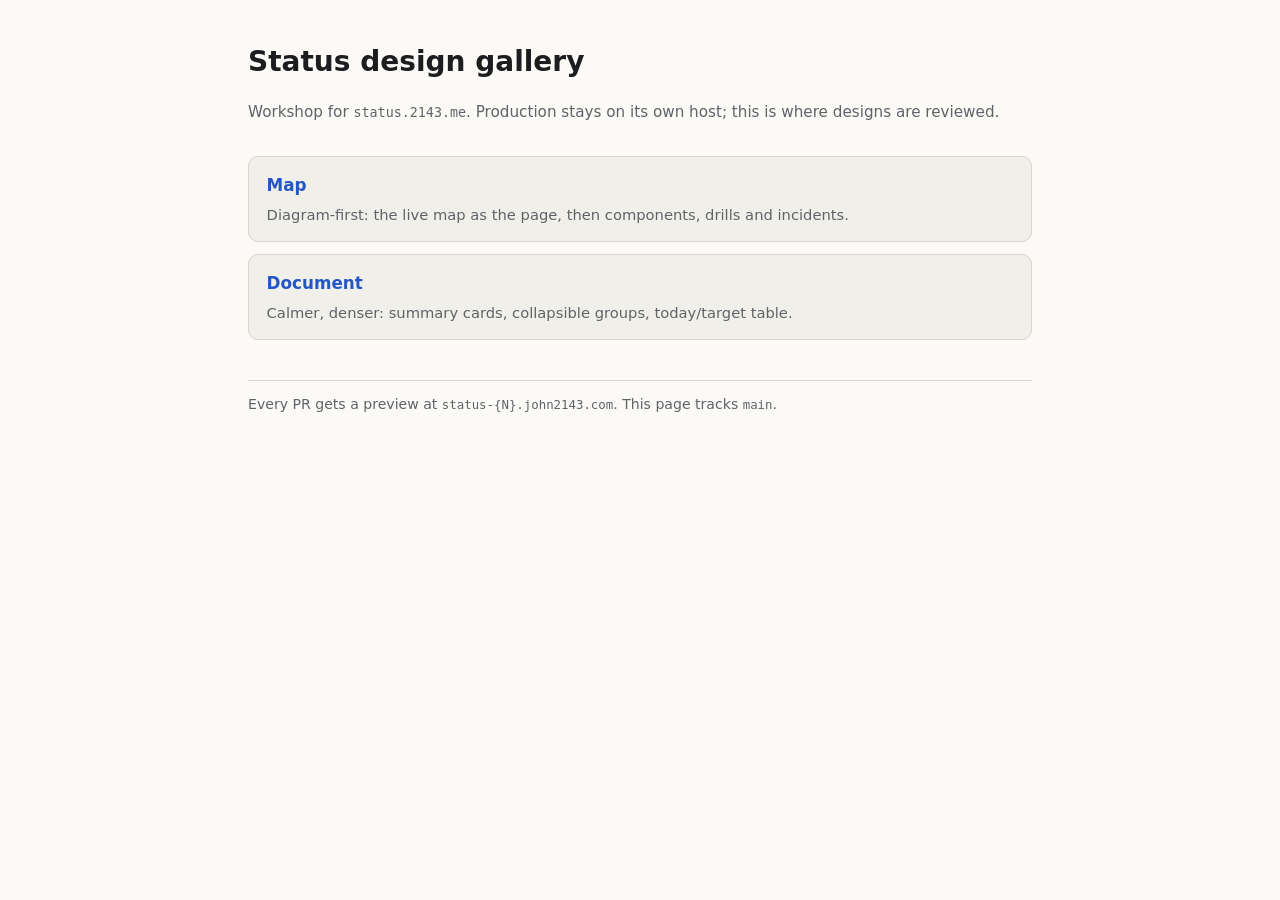
==== designs/index.html @ 0a4e9085 "feat(status-design): static status page chart with per-PR previews Every designs/*.html becomes a fl" ====
<!doctype html>
<html lang="en">
<head>
<meta charset="utf-8">
<meta name="viewport" content="width=device-width, initial-scale=1">
<title>2143 Labs — status design gallery</title>
<style>
:root{--bg:#fbfaf7;--fg:#1d1d1f;--muted:#5f6368;--line:#d9d6cf;--panel:#f1efe9;--accent:#2457c5;--ok:#1f7a4d}
@media (prefers-color-scheme:dark){:root{--bg:#141517;--fg:#e6e6e3;--muted:#a3a3a0;--line:#34363b;--panel:#1c1e22;--accent:#7aa2ff;--ok:#5cc28e}}
*{box-sizing:border-box}
body{margin:0;background:var(--bg);color:var(--fg);font:16px/1.6 system-ui,-apple-system,"Segoe UI",Roboto,sans-serif}
main{max-width:52rem;margin:0 auto;padding:2.5rem 1.5rem 4rem}
h1{font-size:1.75rem;margin:0 0 .3rem}
.meta{color:var(--muted);font-size:.95rem;margin-bottom:2rem}
a{color:var(--accent)}
ul{list-style:none;padding:0;display:grid;gap:.8rem}
li{border:1px solid var(--line);border-radius:10px;padding:.9rem 1.1rem;background:var(--panel)}
li a{font-weight:600;font-size:1.05rem;text-decoration:none}
li p{margin:.25rem 0 0;font-size:.92rem;color:var(--muted)}
code{font-family:ui-monospace,Menlo,Consolas,monospace;font-size:.88em}
footer{margin-top:2.5rem;border-top:1px solid var(--line);padding-top:.8rem;color:var(--muted);font-size:.88rem}
</style>
</head>
<body>
<main>
  <h1>Status design gallery</h1>
  <p class="meta">Workshop for <code>status.2143.me</code>. Production stays on its own host; this is where designs are reviewed.</p>
  <ul>
    <li><a href="map.html">Map</a><p>Diagram-first: the live map as the page, then components, drills and incidents.</p></li>
    <li><a href="doc.html">Document</a><p>Calmer, denser: summary cards, collapsible groups, today/target table.</p></li>
  </ul>
  <footer>Every PR gets a preview at <code>status-{N}.john2143.com</code>. This page tracks <code>main</code>.</footer>
</main>
</body>
</html>
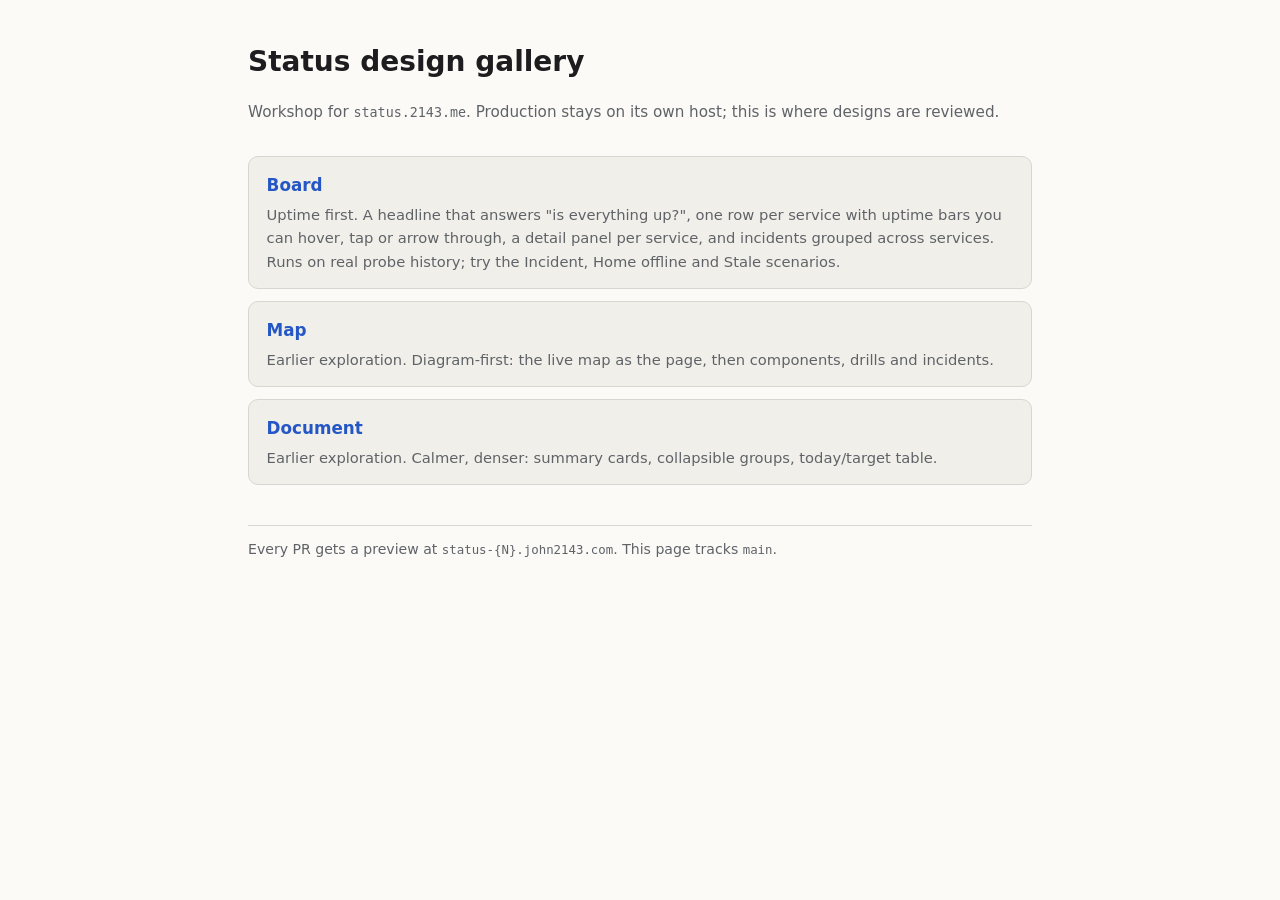
==== commit 42e2dd4e: "feat(board): interactive uptime board on real probe history designs/board.html is an uptime-first st" ====
--- a/designs/index.html
+++ b/designs/index.html
@@ -26,8 +26,9 @@
   <h1>Status design gallery</h1>
   <p class="meta">Workshop for <code>status.2143.me</code>. Production stays on its own host; this is where designs are reviewed.</p>
   <ul>
-    <li><a href="map.html">Map</a><p>Diagram-first: the live map as the page, then components, drills and incidents.</p></li>
-    <li><a href="doc.html">Document</a><p>Calmer, denser: summary cards, collapsible groups, today/target table.</p></li>
+    <li><a href="board.html">Board</a><p>Uptime first. A headline that answers "is everything up?", one row per service with uptime bars you can hover, tap or arrow through, a detail panel per service, and incidents grouped across services. Runs on real probe history; try the Incident, Home offline and Stale scenarios.</p></li>
+    <li><a href="map.html">Map</a><p>Earlier exploration. Diagram-first: the live map as the page, then components, drills and incidents.</p></li>
+    <li><a href="doc.html">Document</a><p>Earlier exploration. Calmer, denser: summary cards, collapsible groups, today/target table.</p></li>
   </ul>
   <footer>Every PR gets a preview at <code>status-{N}.john2143.com</code>. This page tracks <code>main</code>.</footer>
 </main>
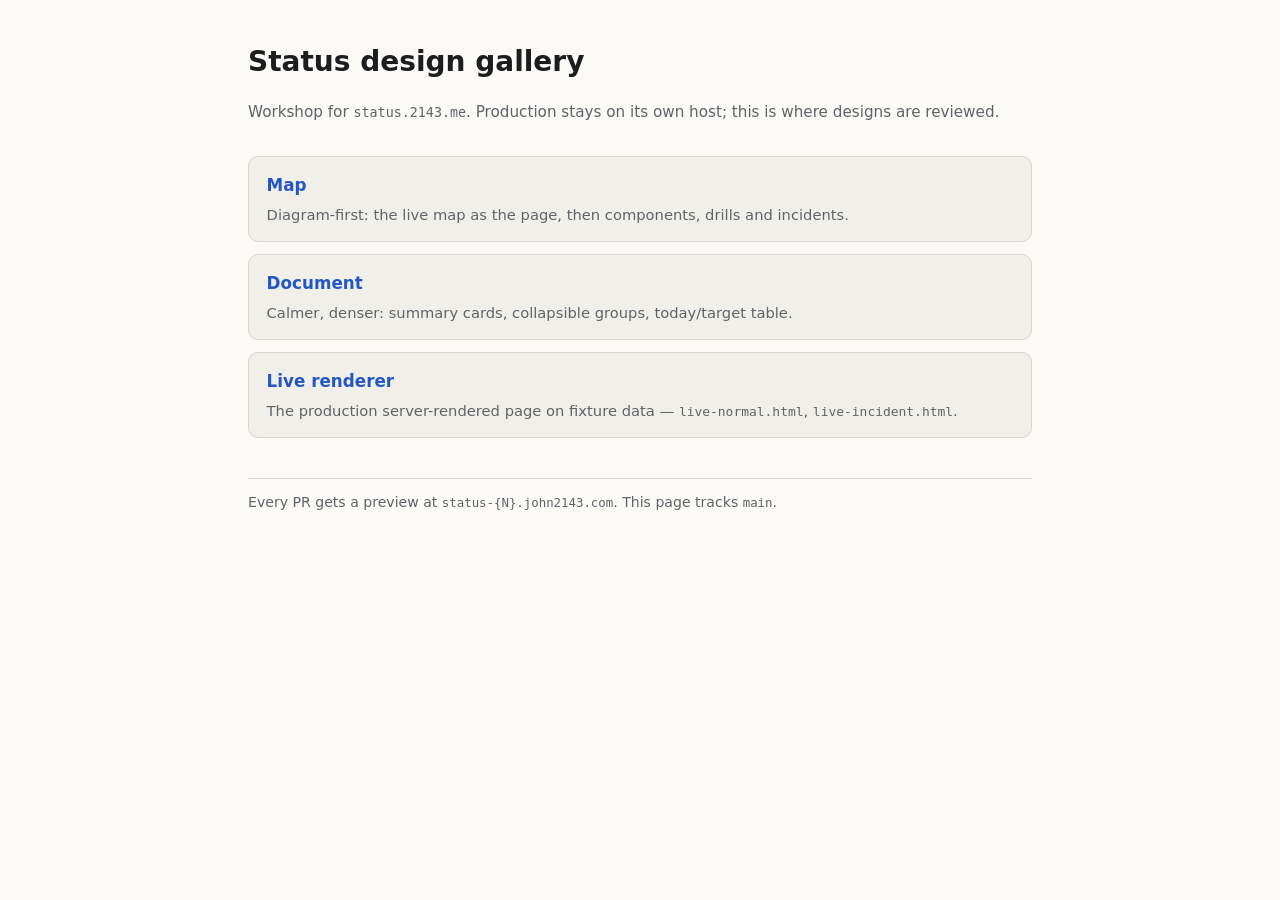
==== commit 2bd77088: "feat(statusd): probes, hourly history and the server-rendered status page Production status.2143.me " ====
--- a/designs/index.html
+++ b/designs/index.html
@@ -26,9 +26,9 @@
   <h1>Status design gallery</h1>
   <p class="meta">Workshop for <code>status.2143.me</code>. Production stays on its own host; this is where designs are reviewed.</p>
   <ul>
-    <li><a href="board.html">Board</a><p>Uptime first. A headline that answers "is everything up?", one row per service with uptime bars you can hover, tap or arrow through, a detail panel per service, and incidents grouped across services. Runs on real probe history; try the Incident, Home offline and Stale scenarios.</p></li>
-    <li><a href="map.html">Map</a><p>Earlier exploration. Diagram-first: the live map as the page, then components, drills and incidents.</p></li>
-    <li><a href="doc.html">Document</a><p>Earlier exploration. Calmer, denser: summary cards, collapsible groups, today/target table.</p></li>
+    <li><a href="map.html">Map</a><p>Diagram-first: the live map as the page, then components, drills and incidents.</p></li>
+    <li><a href="doc.html">Document</a><p>Calmer, denser: summary cards, collapsible groups, today/target table.</p></li>
+    <li><a href="live-normal.html">Live renderer</a><p>The production server-rendered page on fixture data — <code>live-normal.html</code>, <code>live-incident.html</code>.</p></li>
   </ul>
   <footer>Every PR gets a preview at <code>status-{N}.john2143.com</code>. This page tracks <code>main</code>.</footer>
 </main>
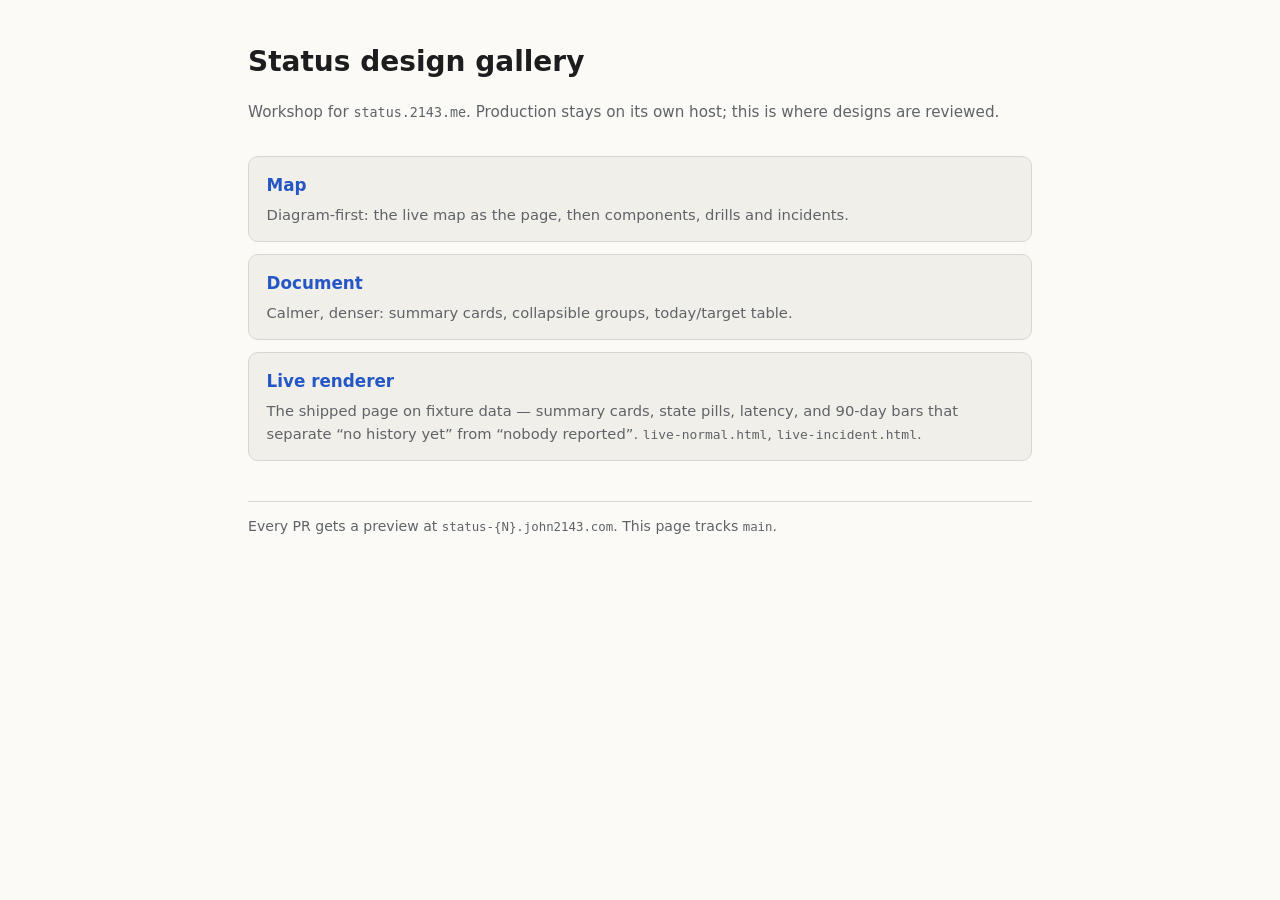
==== commit 14f102dd: "feat(render): summary, state pills, latency, and an honest history strip The page answered "is it up" ====
--- a/designs/index.html
+++ b/designs/index.html
@@ -28,7 +28,7 @@
   <ul>
     <li><a href="map.html">Map</a><p>Diagram-first: the live map as the page, then components, drills and incidents.</p></li>
     <li><a href="doc.html">Document</a><p>Calmer, denser: summary cards, collapsible groups, today/target table.</p></li>
-    <li><a href="live-normal.html">Live renderer</a><p>The production server-rendered page on fixture data — <code>live-normal.html</code>, <code>live-incident.html</code>.</p></li>
+    <li><a href="live-normal.html">Live renderer</a><p>The shipped page on fixture data — summary cards, state pills, latency, and 90-day bars that separate “no history yet” from “nobody reported”. <code>live-normal.html</code>, <code>live-incident.html</code>.</p></li>
   </ul>
   <footer>Every PR gets a preview at <code>status-{N}.john2143.com</code>. This page tracks <code>main</code>.</footer>
 </main>
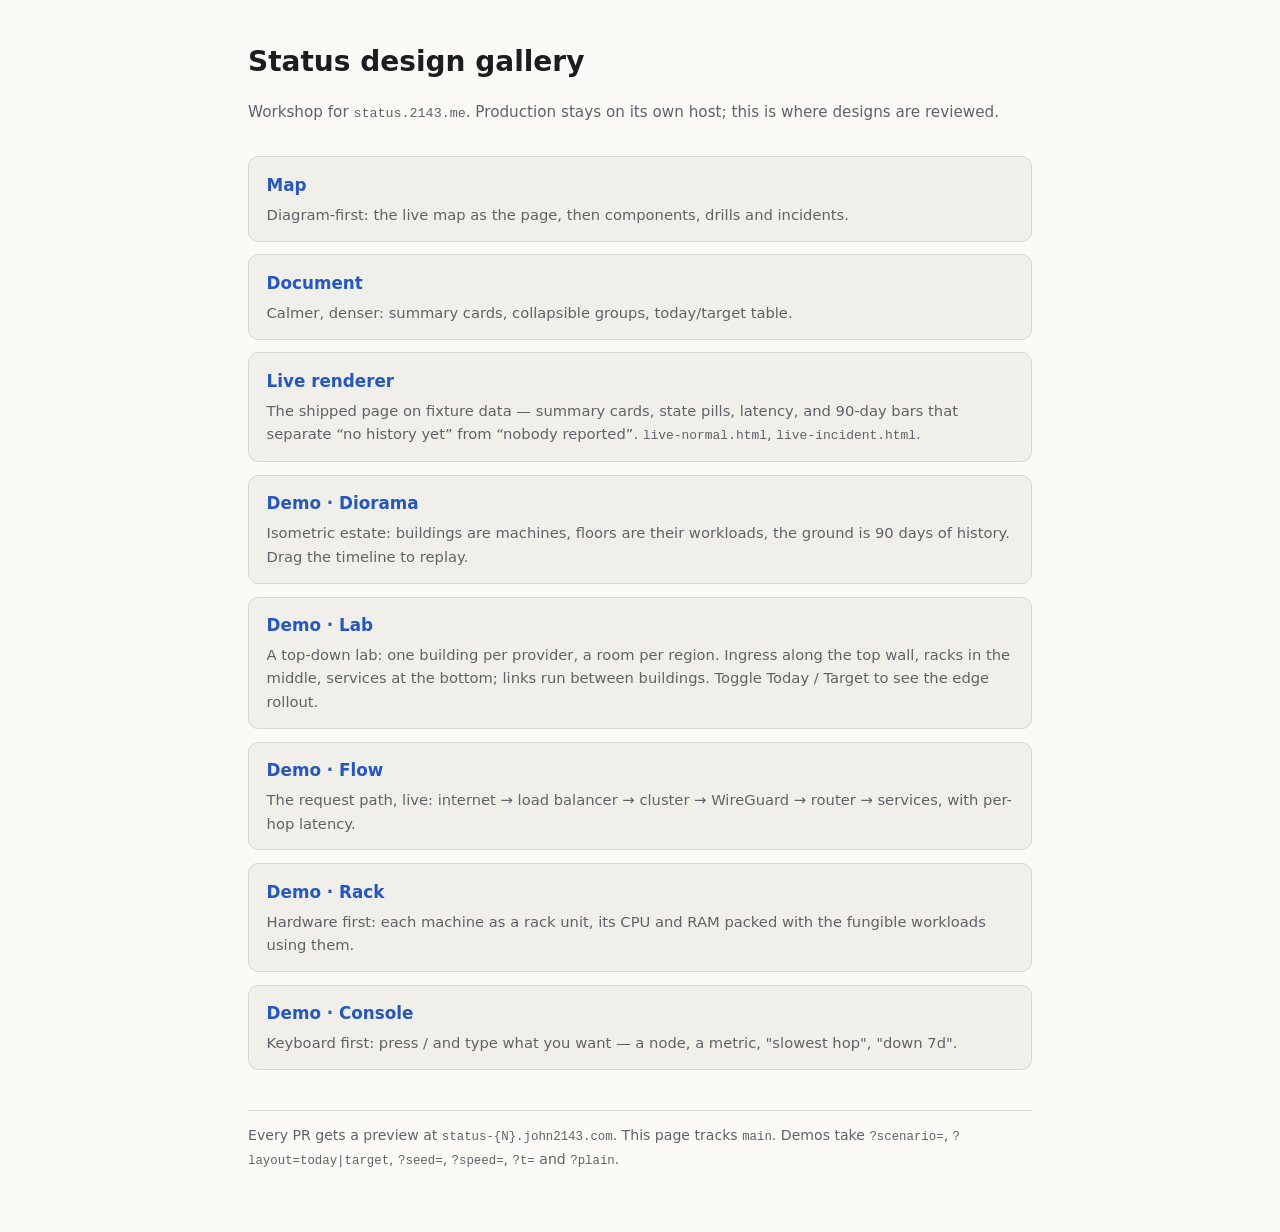
==== commit c4c7333f: "feat(designs): estate v2 contract, scenario simulator and shared demo core" ====
--- a/designs/index.html
+++ b/designs/index.html
@@ -29,8 +29,13 @@
     <li><a href="map.html">Map</a><p>Diagram-first: the live map as the page, then components, drills and incidents.</p></li>
     <li><a href="doc.html">Document</a><p>Calmer, denser: summary cards, collapsible groups, today/target table.</p></li>
     <li><a href="live-normal.html">Live renderer</a><p>The shipped page on fixture data — summary cards, state pills, latency, and 90-day bars that separate “no history yet” from “nobody reported”. <code>live-normal.html</code>, <code>live-incident.html</code>.</p></li>
+    <li><a href="demo-diorama.html">Demo · Diorama</a><p>Isometric estate: buildings are machines, floors are their workloads, the ground is 90 days of history. Drag the timeline to replay.</p></li>
+    <li><a href="demo-lab.html">Demo · Lab</a><p>A top-down lab: one building per provider, a room per region. Ingress along the top wall, racks in the middle, services at the bottom; links run between buildings. Toggle Today / Target to see the edge rollout.</p></li>
+    <li><a href="demo-flow.html">Demo · Flow</a><p>The request path, live: internet → load balancer → cluster → WireGuard → router → services, with per-hop latency.</p></li>
+    <li><a href="demo-rack.html">Demo · Rack</a><p>Hardware first: each machine as a rack unit, its CPU and RAM packed with the fungible workloads using them.</p></li>
+    <li><a href="demo-console.html">Demo · Console</a><p>Keyboard first: press / and type what you want — a node, a metric, "slowest hop", "down 7d".</p></li>
   </ul>
-  <footer>Every PR gets a preview at <code>status-{N}.john2143.com</code>. This page tracks <code>main</code>.</footer>
+  <footer>Every PR gets a preview at <code>status-{N}.john2143.com</code>. This page tracks <code>main</code>. Demos take <code>?scenario=</code>, <code>?layout=today|target</code>, <code>?seed=</code>, <code>?speed=</code>, <code>?t=</code> and <code>?plain</code>.</footer>
 </main>
 </body>
 </html>
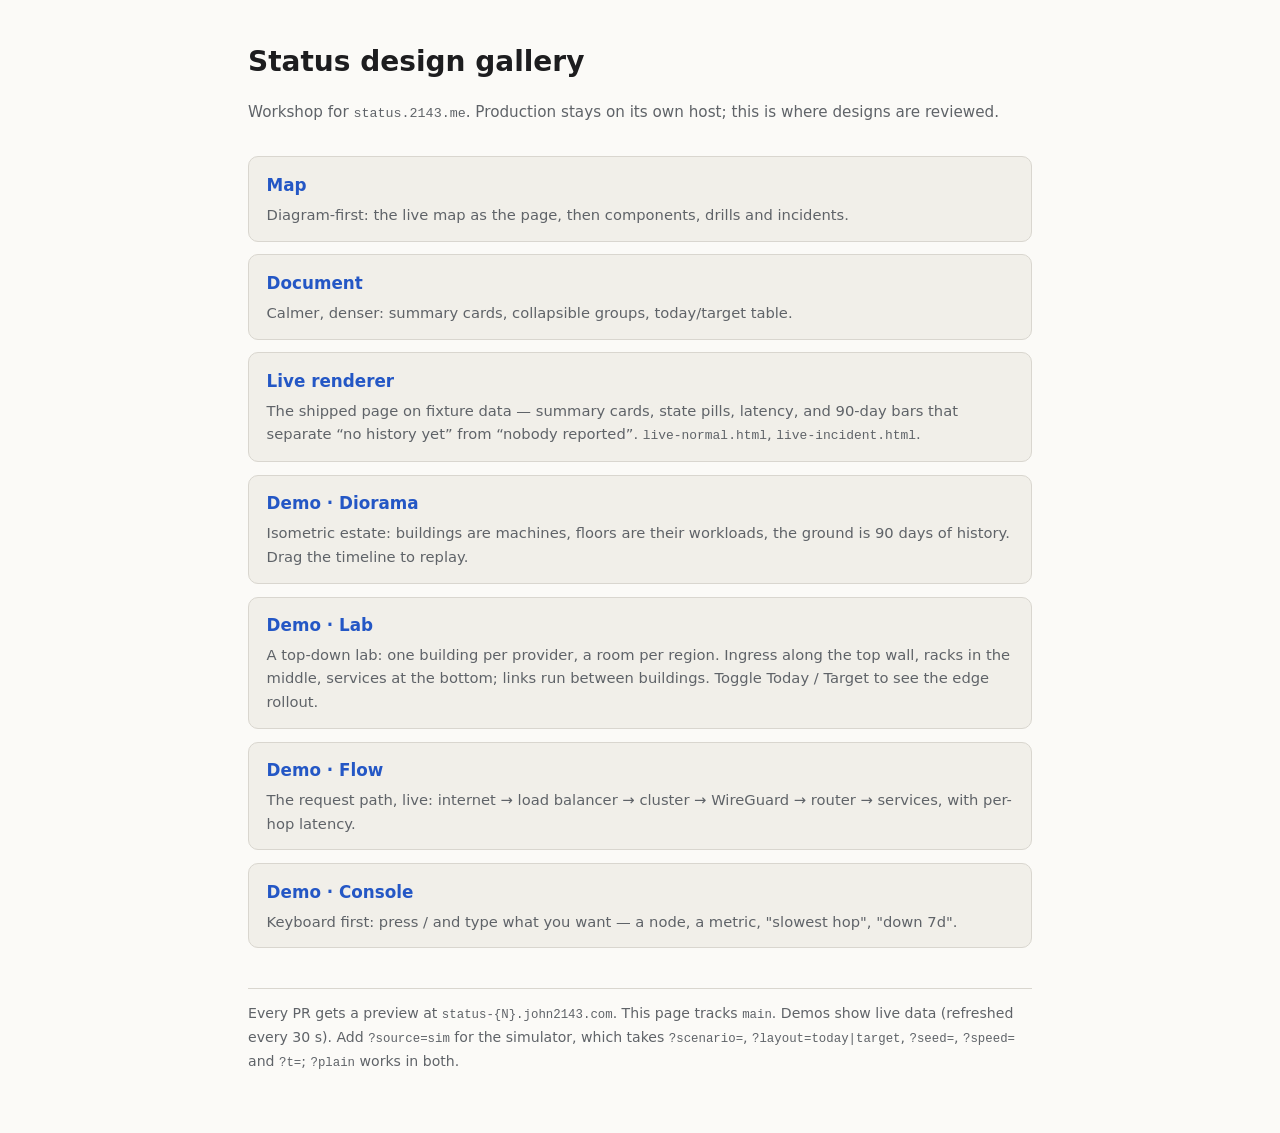
==== commit c2523e1d: "feat(designs): demos load a live estate feed refreshed by a gallery sidecar estate_snapshot.py --liv" ====
--- a/designs/index.html
+++ b/designs/index.html
@@ -32,10 +32,9 @@
     <li><a href="demo-diorama.html">Demo · Diorama</a><p>Isometric estate: buildings are machines, floors are their workloads, the ground is 90 days of history. Drag the timeline to replay.</p></li>
     <li><a href="demo-lab.html">Demo · Lab</a><p>A top-down lab: one building per provider, a room per region. Ingress along the top wall, racks in the middle, services at the bottom; links run between buildings. Toggle Today / Target to see the edge rollout.</p></li>
     <li><a href="demo-flow.html">Demo · Flow</a><p>The request path, live: internet → load balancer → cluster → WireGuard → router → services, with per-hop latency.</p></li>
-    <li><a href="demo-rack.html">Demo · Rack</a><p>Hardware first: each machine as a rack unit, its CPU and RAM packed with the fungible workloads using them.</p></li>
     <li><a href="demo-console.html">Demo · Console</a><p>Keyboard first: press / and type what you want — a node, a metric, "slowest hop", "down 7d".</p></li>
   </ul>
-  <footer>Every PR gets a preview at <code>status-{N}.john2143.com</code>. This page tracks <code>main</code>. Demos take <code>?scenario=</code>, <code>?layout=today|target</code>, <code>?seed=</code>, <code>?speed=</code>, <code>?t=</code> and <code>?plain</code>.</footer>
+  <footer>Every PR gets a preview at <code>status-{N}.john2143.com</code>. This page tracks <code>main</code>. Demos show live data (refreshed every 30 s). Add <code>?source=sim</code> for the simulator, which takes <code>?scenario=</code>, <code>?layout=today|target</code>, <code>?seed=</code>, <code>?speed=</code> and <code>?t=</code>; <code>?plain</code> works in both.</footer>
 </main>
 </body>
 </html>
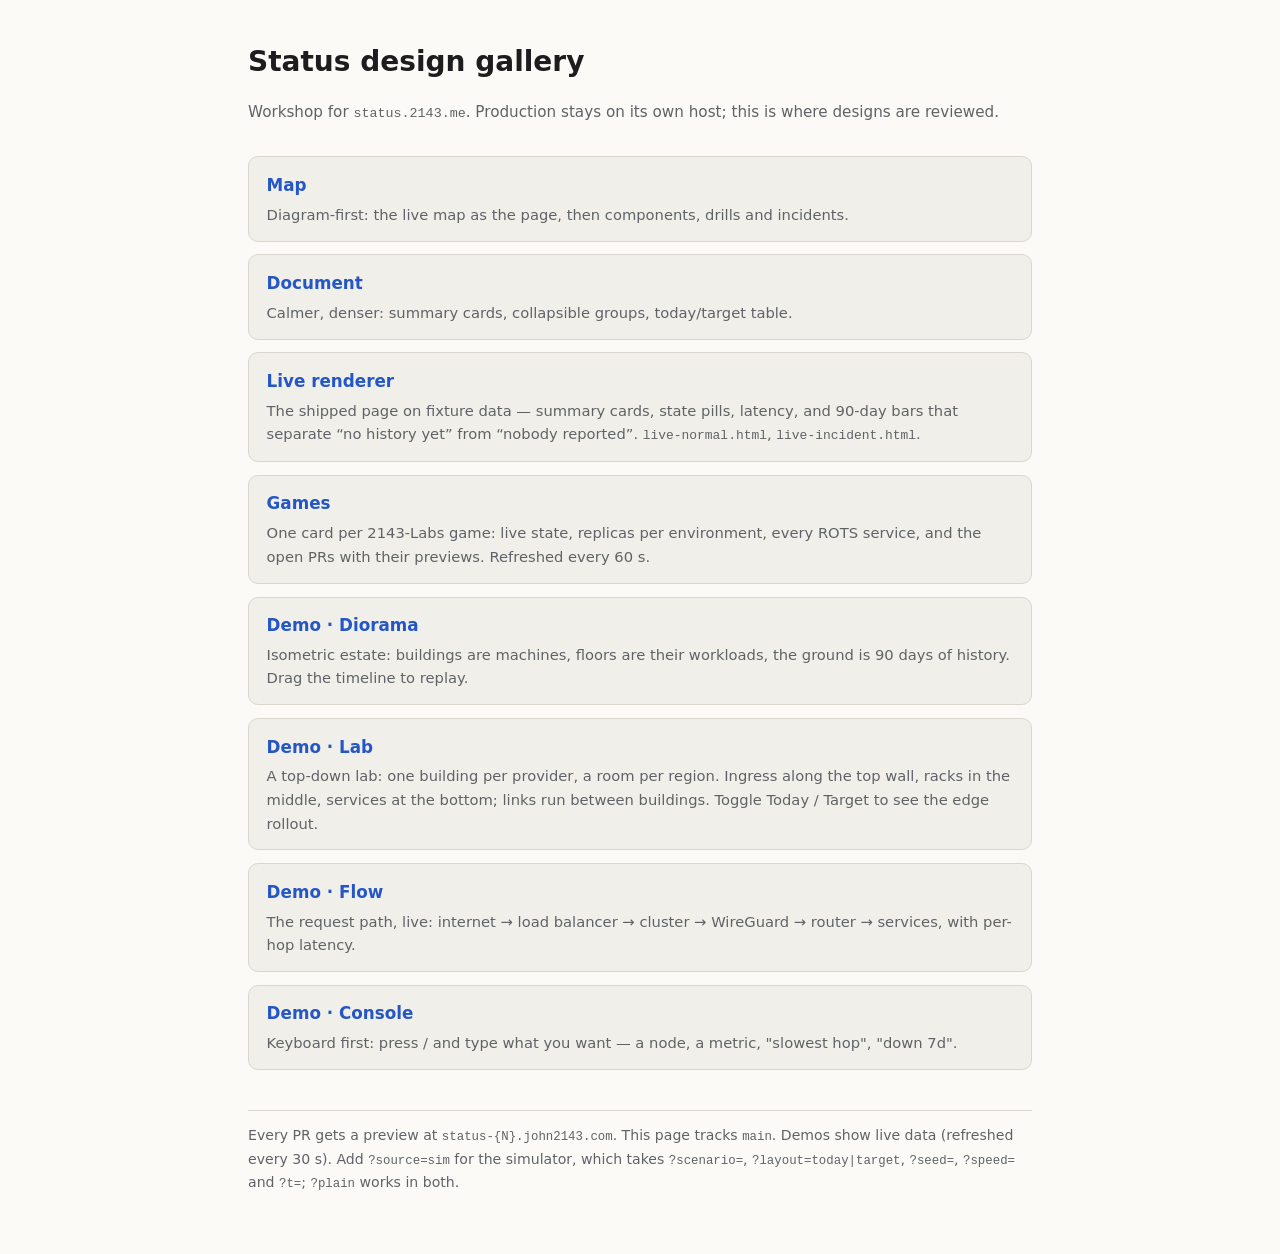
==== commit 4f1d7f88: "feat(designs): games page — one card per game, replicas, ROTS per service, PRs with previews games.h" ====
--- a/designs/index.html
+++ b/designs/index.html
@@ -29,6 +29,7 @@
     <li><a href="map.html">Map</a><p>Diagram-first: the live map as the page, then components, drills and incidents.</p></li>
     <li><a href="doc.html">Document</a><p>Calmer, denser: summary cards, collapsible groups, today/target table.</p></li>
     <li><a href="live-normal.html">Live renderer</a><p>The shipped page on fixture data — summary cards, state pills, latency, and 90-day bars that separate “no history yet” from “nobody reported”. <code>live-normal.html</code>, <code>live-incident.html</code>.</p></li>
+    <li><a href="games.html">Games</a><p>One card per 2143-Labs game: live state, replicas per environment, every ROTS service, and the open PRs with their previews. Refreshed every 60 s.</p></li>
     <li><a href="demo-diorama.html">Demo · Diorama</a><p>Isometric estate: buildings are machines, floors are their workloads, the ground is 90 days of history. Drag the timeline to replay.</p></li>
     <li><a href="demo-lab.html">Demo · Lab</a><p>A top-down lab: one building per provider, a room per region. Ingress along the top wall, racks in the middle, services at the bottom; links run between buildings. Toggle Today / Target to see the edge rollout.</p></li>
     <li><a href="demo-flow.html">Demo · Flow</a><p>The request path, live: internet → load balancer → cluster → WireGuard → router → services, with per-hop latency.</p></li>
